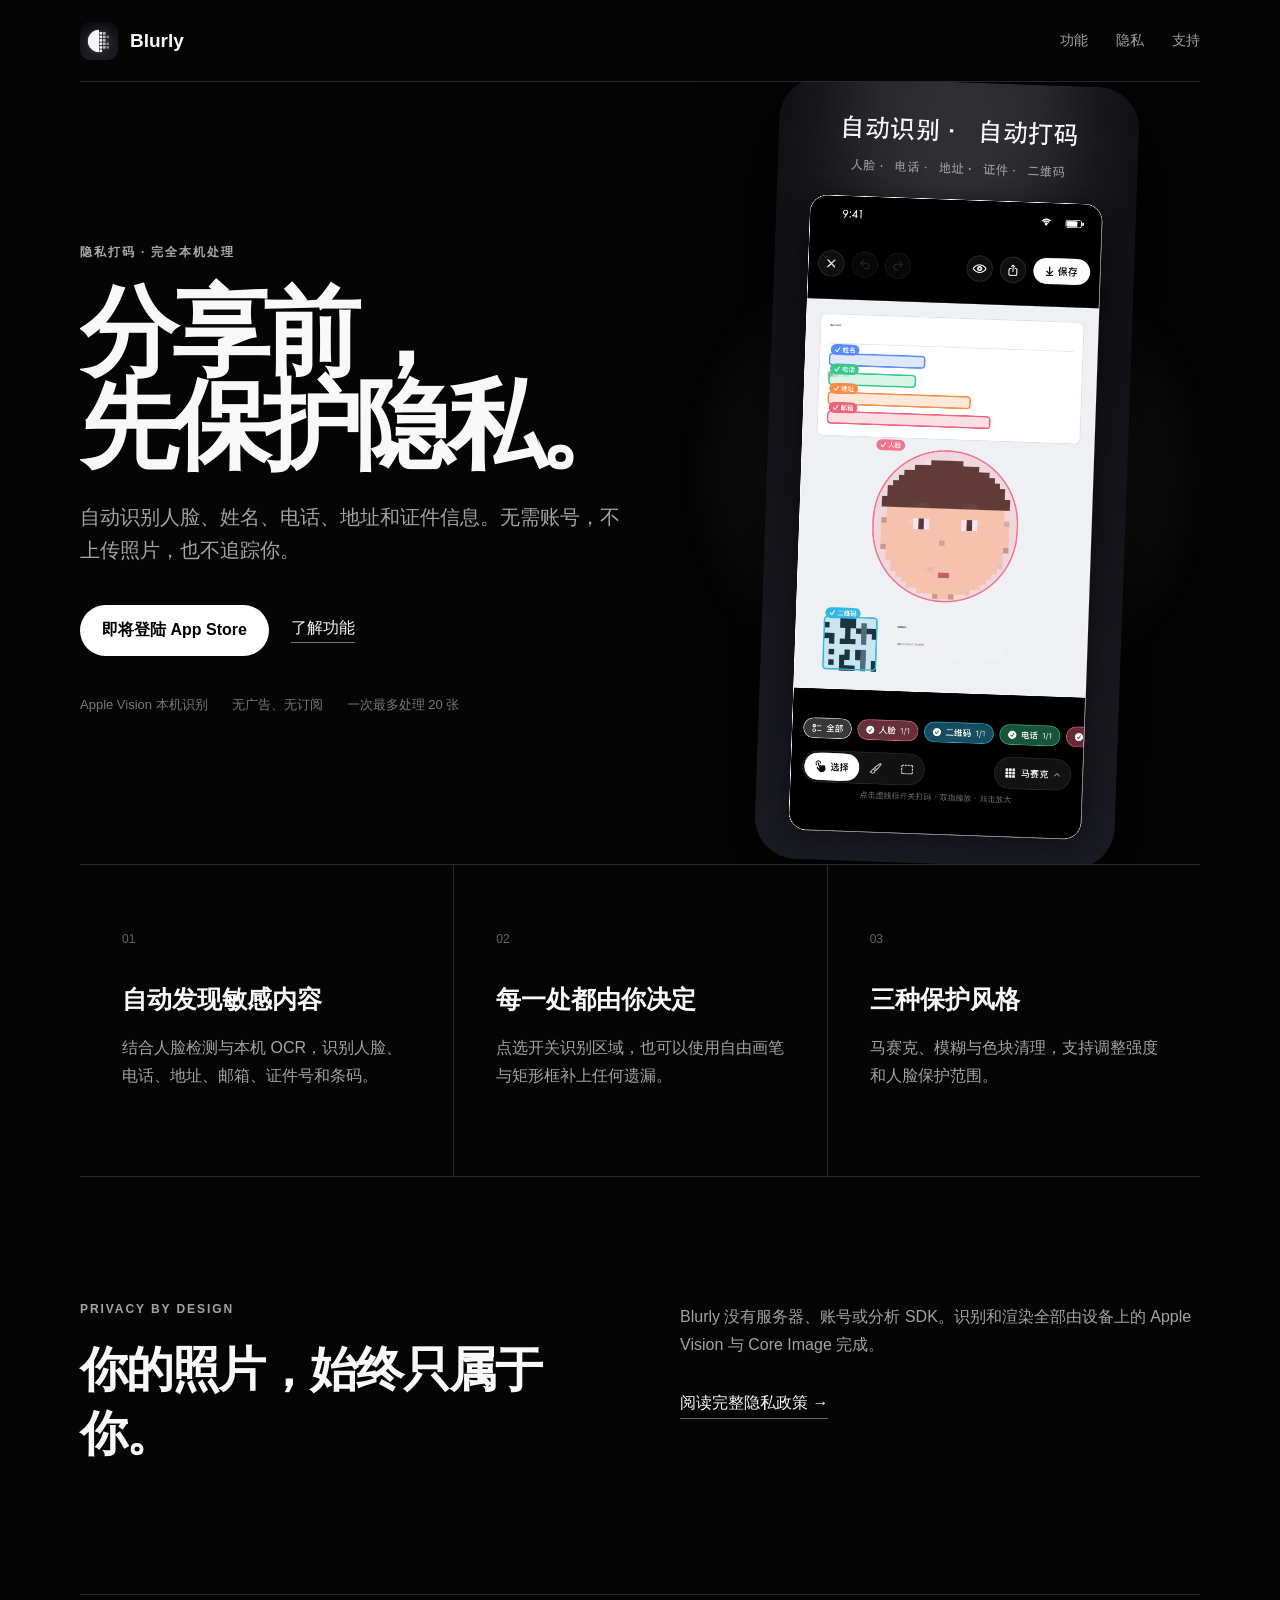
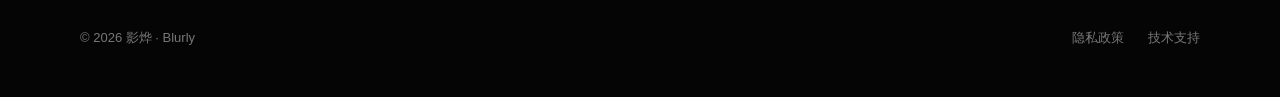
==== index.html @ d7b7aee7 "Launch Blurly website" ====
<!doctype html>
<html lang="zh-CN">
<head>
  <meta charset="utf-8">
  <meta name="viewport" content="width=device-width,initial-scale=1">
  <meta name="description" content="Blurly 是一款完全在 iPhone 本机处理的人脸与敏感信息打码工具。">
  <title>Blurly · 分享前，先保护隐私</title>
  <link rel="stylesheet" href="./site.css">
</head>
<body>
  <header class="nav wrap">
    <a class="brand" href="./"><img src="./Blurly/Assets.xcassets/AppIcon.appiconset/BlurlyAppIcon.png" alt="Blurly 图标"><span>Blurly</span></a>
    <nav><a href="#features">功能</a><a href="./privacy/">隐私</a><a href="./support/">支持</a></nav>
  </header>

  <main>
    <section class="hero wrap">
      <div class="hero-copy">
        <p class="eyebrow">隐私打码 · 完全本机处理</p>
        <h1>分享前，<br>先保护隐私。</h1>
        <p class="lead">自动识别人脸、姓名、电话、地址和证件信息。无需账号，不上传照片，也不追踪你。</p>
        <div class="actions"><span class="app-store">即将登陆 App Store</span><a href="#features">了解功能</a></div>
        <ul class="trust"><li>Apple Vision 本机识别</li><li>无广告、无订阅</li><li>一次最多处理 20 张</li></ul>
      </div>
      <div class="phone-stage">
        <img class="phone" src="./store-listing/screenshots/store_02_editor.png" alt="Blurly 照片编辑界面">
      </div>
    </section>

    <section id="features" class="features wrap">
      <article><span>01</span><h2>自动发现敏感内容</h2><p>结合人脸检测与本机 OCR，识别人脸、电话、地址、邮箱、证件号和条码。</p></article>
      <article><span>02</span><h2>每一处都由你决定</h2><p>点选开关识别区域，也可以使用自由画笔与矩形框补上任何遗漏。</p></article>
      <article><span>03</span><h2>三种保护风格</h2><p>马赛克、模糊与色块清理，支持调整强度和人脸保护范围。</p></article>
    </section>

    <section class="privacy-block wrap">
      <div><p class="eyebrow">Privacy by design</p><h2>你的照片，始终只属于你。</h2></div>
      <div><p>Blurly 没有服务器、账号或分析 SDK。识别和渲染全部由设备上的 Apple Vision 与 Core Image 完成。</p><a href="./privacy/">阅读完整隐私政策 →</a></div>
    </section>
  </main>

  <footer class="wrap"><span>© 2026 影烨 · Blurly</span><div><a href="./privacy/">隐私政策</a><a href="./support/">技术支持</a></div></footer>
</body>
</html>
---- site.css ----
:root{color-scheme:dark;--bg:#050505;--panel:#111;--line:#292929;--muted:#a3a3a3;--white:#f8f8f8}*{box-sizing:border-box}html{scroll-behavior:smooth}body{margin:0;background:var(--bg);color:var(--white);font-family:-apple-system,BlinkMacSystemFont,"SF Pro Display","PingFang SC",sans-serif}.wrap{width:min(1120px,calc(100% - 40px));margin:auto}.nav{height:82px;display:flex;align-items:center;justify-content:space-between;border-bottom:1px solid var(--line)}a{color:inherit;text-decoration:none}.brand{display:flex;align-items:center;gap:12px;font-size:19px;font-weight:700}.brand img{width:38px;height:38px;border-radius:10px}.nav nav{display:flex;gap:28px;color:var(--muted);font-size:14px}.hero{min-height:720px;display:grid;grid-template-columns:1.05fr .95fr;align-items:center;gap:56px;overflow:hidden}.eyebrow{text-transform:uppercase;letter-spacing:.16em;font-size:12px;font-weight:700;color:#aaa}.hero h1{font-size:clamp(56px,8vw,98px);line-height:.94;letter-spacing:-.065em;margin:25px 0 30px}.lead{max-width:590px;font-size:20px;line-height:1.65;color:var(--muted)}.actions{display:flex;align-items:center;gap:22px;margin-top:38px}.app-store{background:#fff;color:#000;padding:15px 22px;border-radius:999px;font-weight:700}.actions a{border-bottom:1px solid #777;padding-bottom:3px}.trust{display:flex;gap:24px;padding:0;margin:40px 0 0;list-style:none;color:#777;font-size:13px}.phone-stage{position:relative;display:grid;place-items:center}.phone-stage:before{content:"";position:absolute;width:540px;height:540px;border-radius:50%;background:radial-gradient(circle,#353535 0,transparent 68%);filter:blur(8px)}.phone{position:relative;width:min(360px,80%);border-radius:42px;box-shadow:0 28px 80px #000;transform:rotate(2deg)}.features{display:grid;grid-template-columns:repeat(3,1fr);border-top:1px solid var(--line);border-bottom:1px solid var(--line)}.features article{padding:64px 42px 70px}.features article+article{border-left:1px solid var(--line)}.features span{color:#666;font-size:12px}.features h2{font-size:25px;margin:36px 0 18px}.features p,.privacy-block p{color:var(--muted);line-height:1.75}.privacy-block{display:grid;grid-template-columns:1fr 1fr;gap:80px;padding-top:110px;padding-bottom:110px}.privacy-block h2{font-size:48px;letter-spacing:-.04em;margin:18px 0}.privacy-block a{display:inline-block;margin-top:18px;border-bottom:1px solid #666;padding-bottom:4px}footer{border-top:1px solid var(--line);padding:34px 0 50px;display:flex;justify-content:space-between;color:#777;font-size:13px}footer div{display:flex;gap:24px}.legal{padding-top:80px;padding-bottom:100px;max-width:780px}.legal h1{font-size:52px;letter-spacing:-.04em}.legal h2{margin-top:42px}.legal p,.legal li{color:#b7b7b7;line-height:1.8}.legal .updated{color:#666}.contact-card{border:1px solid var(--line);border-radius:20px;padding:28px;margin-top:36px;background:var(--panel)}@media(max-width:760px){.nav nav{gap:16px}.nav nav a:first-child{display:none}.hero{grid-template-columns:1fr;padding:70px 0 80px}.phone-stage{display:none}.trust{flex-direction:column;gap:10px}.features{grid-template-columns:1fr}.features article+article{border-left:0;border-top:1px solid var(--line)}.privacy-block{grid-template-columns:1fr;gap:20px;padding:80px 0}.privacy-block h2{font-size:38px}footer{flex-direction:column;gap:20px}}
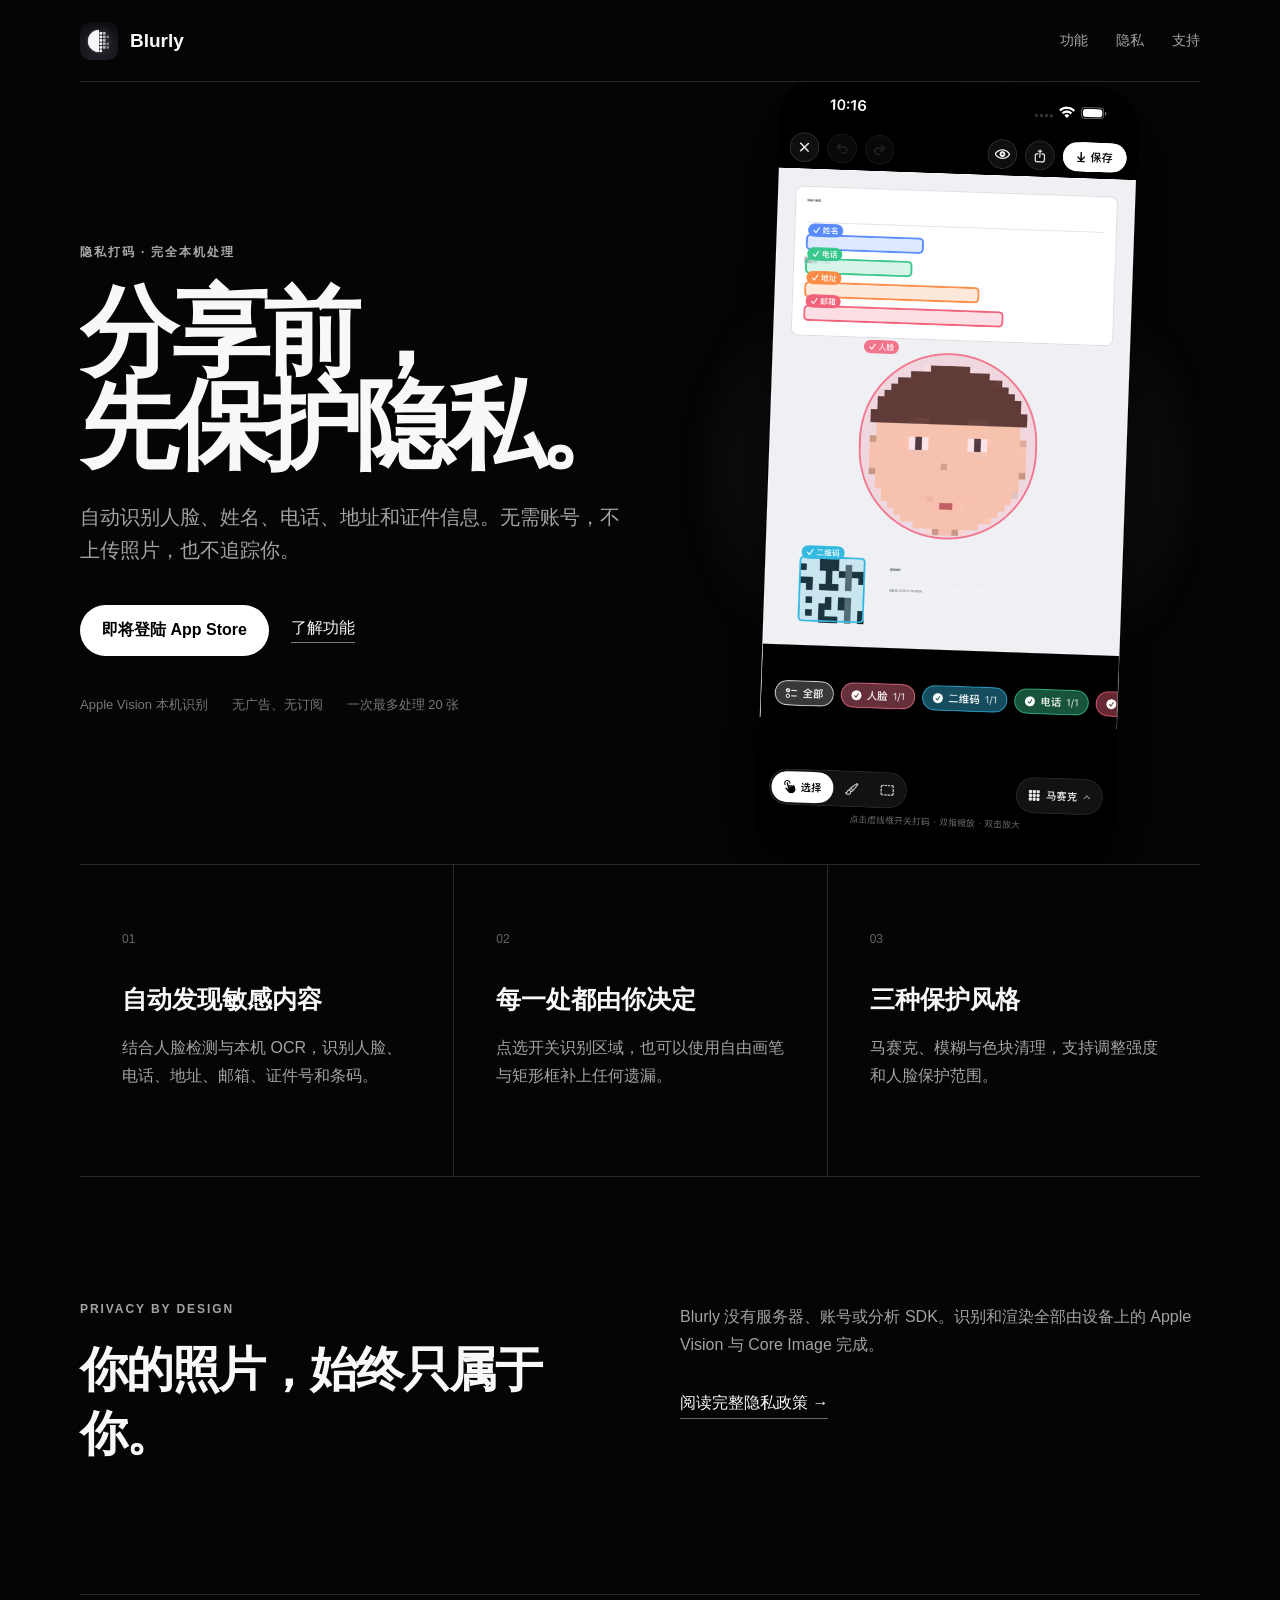
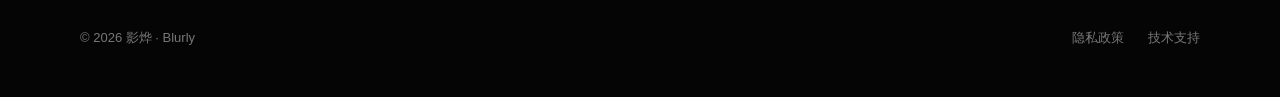
==== commit f61ea577: "docs: 隐私政策新增人脸数据处理专章，首页改用合规截图 应对 App Store 审核（Guideline 2.1 / 5.1.1）： - privacy: 新增「人脸数据处理 · Face Da" ====
--- a/index.html
+++ b/index.html
@@ -23,7 +23,7 @@
         <ul class="trust"><li>Apple Vision 本机识别</li><li>无广告、无订阅</li><li>一次最多处理 20 张</li></ul>
       </div>
       <div class="phone-stage">
-        <img class="phone" src="./store-listing/screenshots/store_02_editor.png" alt="Blurly 照片编辑界面">
+        <img class="phone" src="./store-listing/screenshots/iphone-69/iphone_03_editor.png" alt="Blurly 照片编辑界面">
       </div>
     </section>
 
